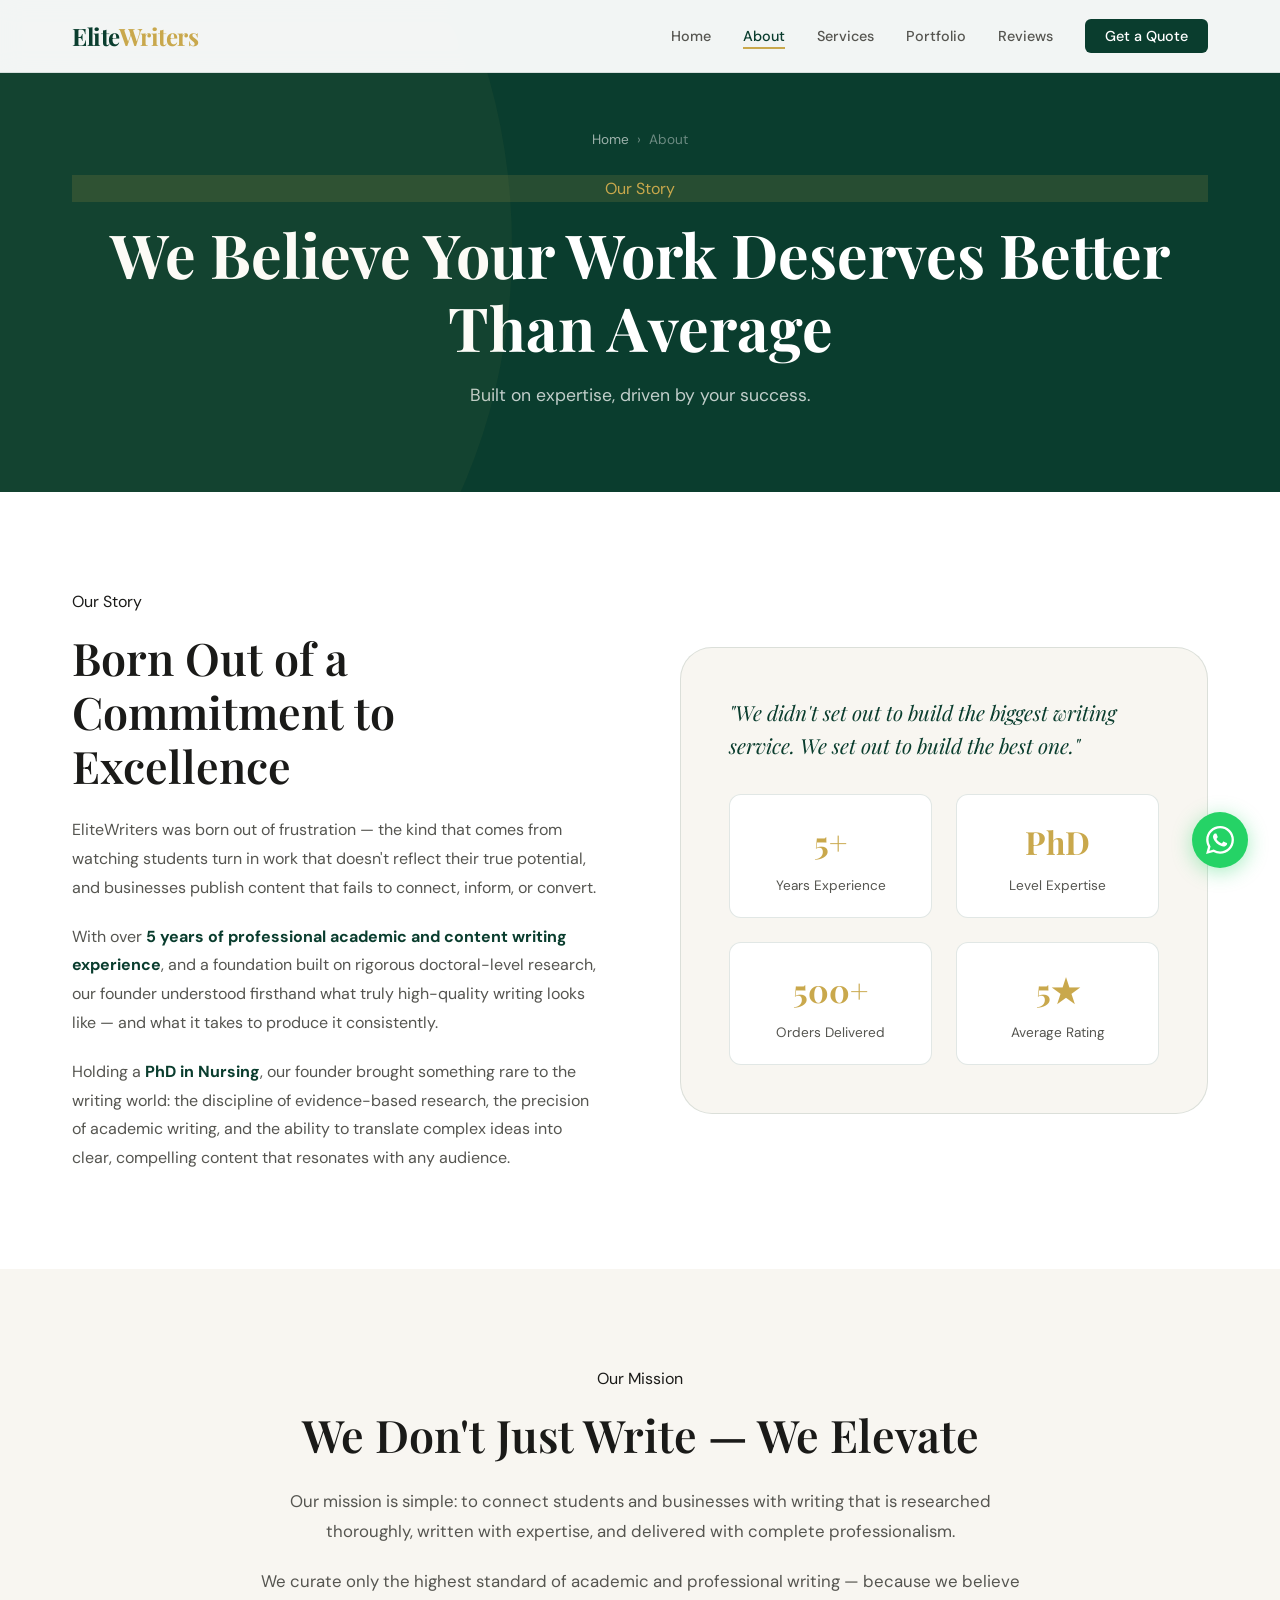
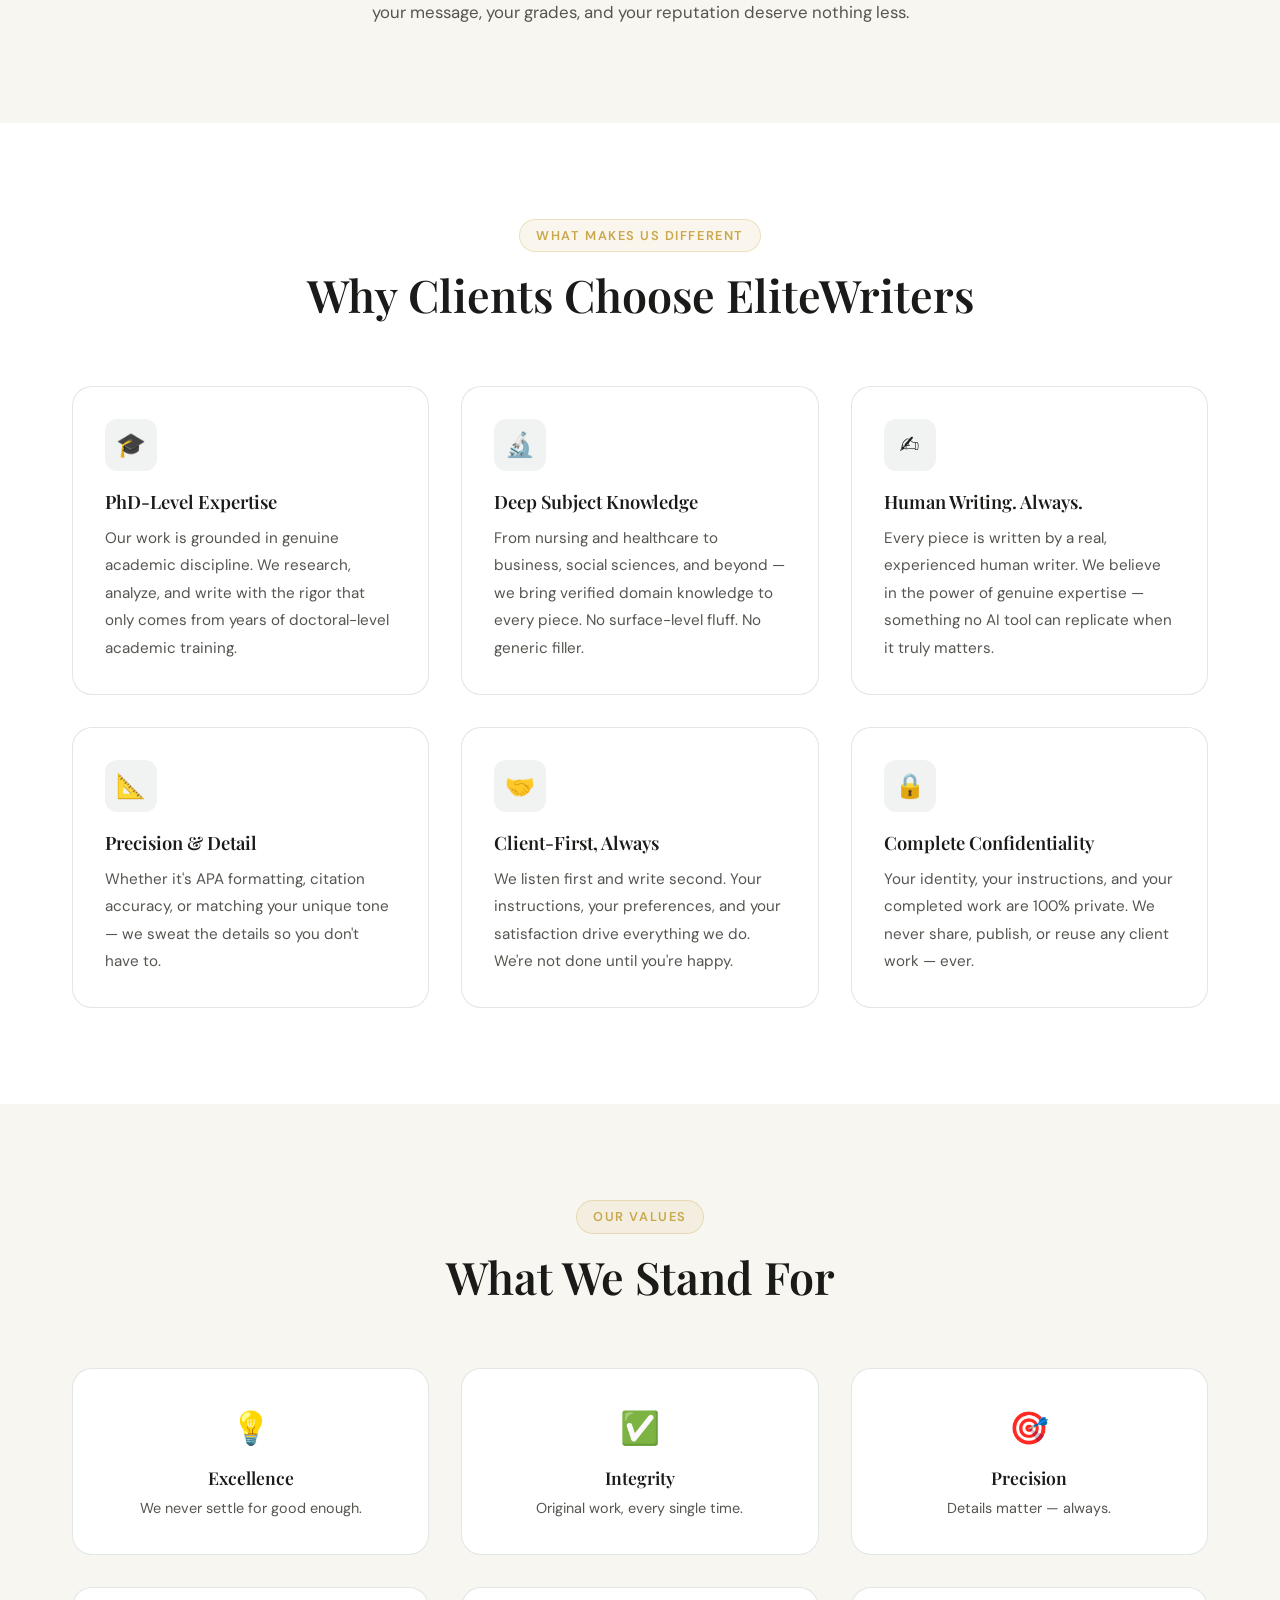
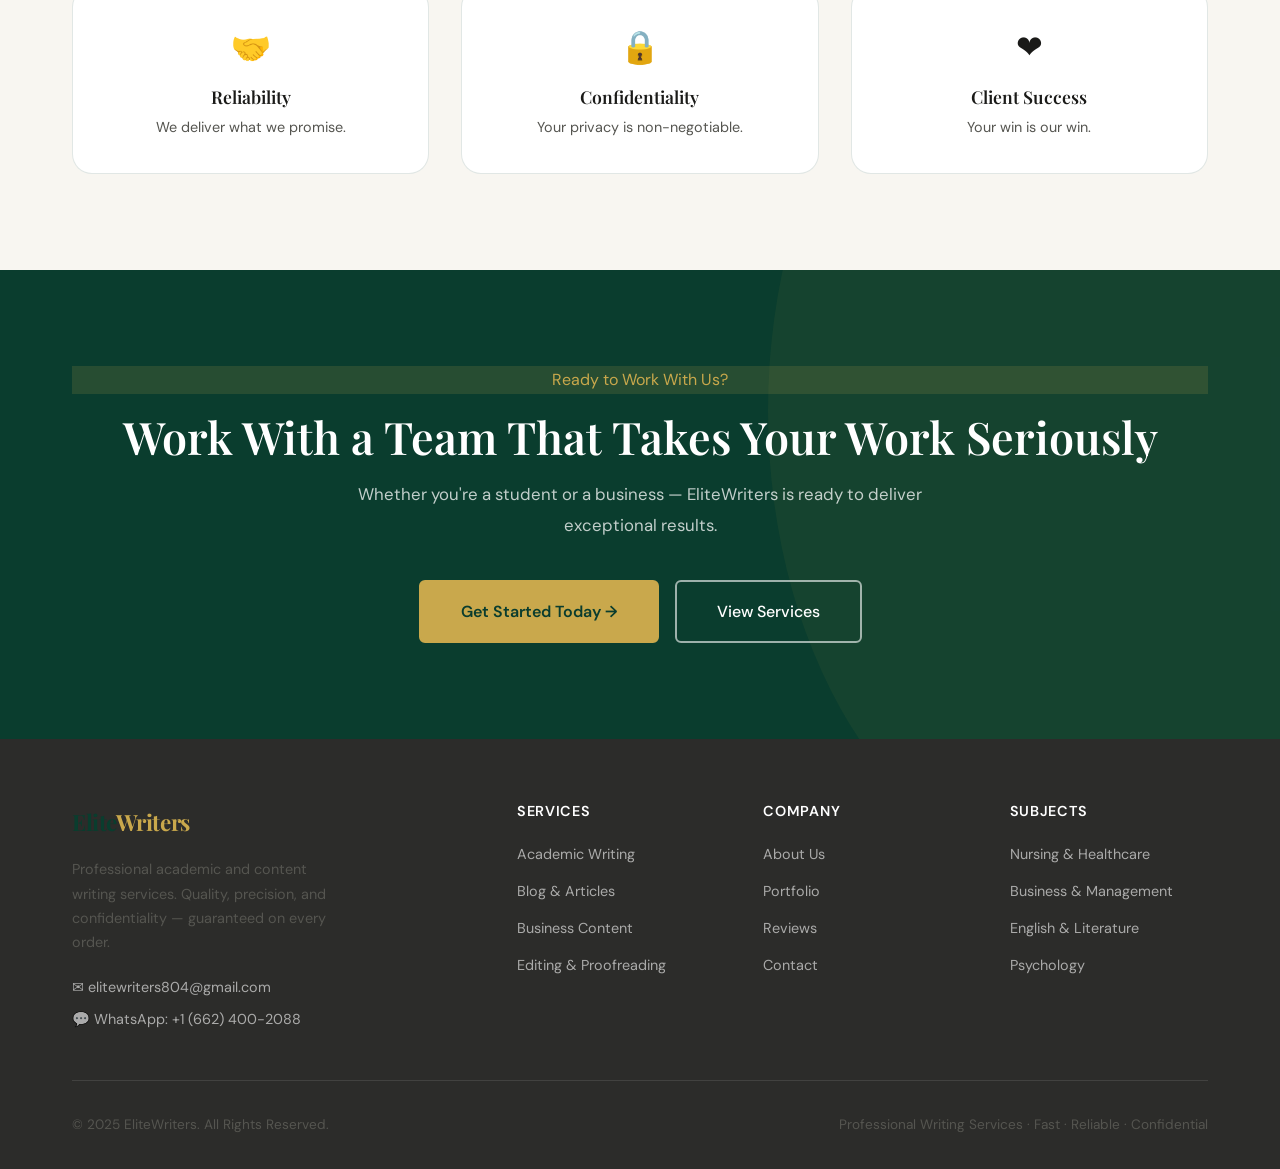
==== about.html @ c8f08935 "Add files via upload" ====
<!DOCTYPE html>
<html lang="en">
<head>
  <meta charset="UTF-8">
  <meta name="viewport" content="width=device-width, initial-scale=1.0">
  <meta name="description" content="About EliteWriters — PhD-level expertise, 5+ years experience, dedicated to delivering exceptional academic and content writing.">
  <title>About Us | EliteWriters</title>
  <link rel="stylesheet" href="css/style.css">
</head>
<body>

  <nav class="navbar" id="navbar">
    <div class="nav-inner">
      <a href="index.html" class="nav-logo">Elite<span>Writers</span></a>
      <ul class="nav-links" id="nav-links">
        <li><a href="index.html">Home</a></li>
        <li><a href="about.html" class="active">About</a></li>
        <li><a href="services.html">Services</a></li>
        <li><a href="portfolio.html">Portfolio</a></li>
        <li><a href="testimonials.html">Reviews</a></li>
        <li><a href="contact.html" class="nav-cta">Get a Quote</a></li>
      </ul>
      <button class="nav-toggle" id="nav-toggle" aria-label="Toggle menu">
        <span></span><span></span><span></span>
      </button>
    </div>
  </nav>

  <section class="page-hero">
    <div class="container">
      <div class="breadcrumb"><a href="index.html">Home</a><span>›</span><span>About</span></div>
      <div class="eyebrow">Our Story</div>
      <h1>We Believe Your Work Deserves Better Than Average</h1>
      <p>Built on expertise, driven by your success.</p>
    </div>
  </section>

  <!-- Our Story -->
  <section class="section">
    <div class="container">
      <div style="display: grid; grid-template-columns: 1fr 1fr; gap: 5rem; align-items: center;">
        <div>
          <div class="eyebrow">Our Story</div>
          <h2 style="margin: 1rem 0 1.5rem;">Born Out of a Commitment to Excellence</h2>
          <p style="margin-bottom: 1.25rem;">EliteWriters was born out of frustration — the kind that comes from watching students turn in work that doesn't reflect their true potential, and businesses publish content that fails to connect, inform, or convert.</p>
          <p style="margin-bottom: 1.25rem;">With over <strong style="color: var(--primary);">5 years of professional academic and content writing experience</strong>, and a foundation built on rigorous doctoral-level research, our founder understood firsthand what truly high-quality writing looks like — and what it takes to produce it consistently.</p>
          <p>Holding a <strong style="color: var(--primary);">PhD in Nursing</strong>, our founder brought something rare to the writing world: the discipline of evidence-based research, the precision of academic writing, and the ability to translate complex ideas into clear, compelling content that resonates with any audience.</p>
        </div>
        <div style="background: var(--off-white); border-radius: var(--radius-xl); padding: 3rem; border: 1px solid var(--border);">
          <div style="font-family: var(--font-display); font-size: 1.3rem; color: var(--primary); font-style: italic; line-height: 1.6; margin-bottom: 2rem;">"We didn't set out to build the biggest writing service. We set out to build the best one."</div>
          <div style="display: grid; grid-template-columns: 1fr 1fr; gap: 1.5rem; margin-top: 1.5rem;">
            <div style="text-align: center; padding: 1.25rem; background: var(--white); border-radius: var(--radius-md); border: 1px solid var(--border);">
              <div style="font-family: var(--font-display); font-size: 2rem; color: var(--accent); font-weight: 700;">5+</div>
              <div style="font-size: 0.85rem; color: var(--text-secondary); margin-top: 0.25rem;">Years Experience</div>
            </div>
            <div style="text-align: center; padding: 1.25rem; background: var(--white); border-radius: var(--radius-md); border: 1px solid var(--border);">
              <div style="font-family: var(--font-display); font-size: 2rem; color: var(--accent); font-weight: 700;">PhD</div>
              <div style="font-size: 0.85rem; color: var(--text-secondary); margin-top: 0.25rem;">Level Expertise</div>
            </div>
            <div style="text-align: center; padding: 1.25rem; background: var(--white); border-radius: var(--radius-md); border: 1px solid var(--border);">
              <div style="font-family: var(--font-display); font-size: 2rem; color: var(--accent); font-weight: 700;">500+</div>
              <div style="font-size: 0.85rem; color: var(--text-secondary); margin-top: 0.25rem;">Orders Delivered</div>
            </div>
            <div style="text-align: center; padding: 1.25rem; background: var(--white); border-radius: var(--radius-md); border: 1px solid var(--border);">
              <div style="font-family: var(--font-display); font-size: 2rem; color: var(--accent); font-weight: 700;">5★</div>
              <div style="font-size: 0.85rem; color: var(--text-secondary); margin-top: 0.25rem;">Average Rating</div>
            </div>
          </div>
        </div>
      </div>
    </div>
  </section>

  <!-- Mission -->
  <section class="section section-alt">
    <div class="container">
      <div style="max-width: 760px; margin: 0 auto; text-align: center;">
        <div class="eyebrow">Our Mission</div>
        <h2 style="margin: 1rem 0 1.5rem;">We Don't Just Write — We Elevate</h2>
        <p style="font-size: 1.05rem; margin-bottom: 1.25rem;">Our mission is simple: to connect students and businesses with writing that is researched thoroughly, written with expertise, and delivered with complete professionalism.</p>
        <p style="font-size: 1.05rem;">We curate only the highest standard of academic and professional writing — because we believe your message, your grades, and your reputation deserve nothing less.</p>
      </div>
    </div>
  </section>

  <!-- What Sets Us Apart -->
  <section class="section">
    <div class="container">
      <div class="section-header">
        <div class="eyebrow">What Makes Us Different</div>
        <h2>Why Clients Choose EliteWriters</h2>
      </div>
      <div class="grid-3">
        <div class="card">
          <div class="card-icon" style="font-size:1.5rem;">🎓</div>
          <h3>PhD-Level Expertise</h3>
          <p>Our work is grounded in genuine academic discipline. We research, analyze, and write with the rigor that only comes from years of doctoral-level academic training.</p>
        </div>
        <div class="card">
          <div class="card-icon" style="font-size:1.5rem;">🔬</div>
          <h3>Deep Subject Knowledge</h3>
          <p>From nursing and healthcare to business, social sciences, and beyond — we bring verified domain knowledge to every piece. No surface-level fluff. No generic filler.</p>
        </div>
        <div class="card">
          <div class="card-icon" style="font-size:1.5rem;">✍️</div>
          <h3>Human Writing. Always.</h3>
          <p>Every piece is written by a real, experienced human writer. We believe in the power of genuine expertise — something no AI tool can replicate when it truly matters.</p>
        </div>
        <div class="card">
          <div class="card-icon" style="font-size:1.5rem;">📐</div>
          <h3>Precision & Detail</h3>
          <p>Whether it's APA formatting, citation accuracy, or matching your unique tone — we sweat the details so you don't have to.</p>
        </div>
        <div class="card">
          <div class="card-icon" style="font-size:1.5rem;">🤝</div>
          <h3>Client-First, Always</h3>
          <p>We listen first and write second. Your instructions, your preferences, and your satisfaction drive everything we do. We're not done until you're happy.</p>
        </div>
        <div class="card">
          <div class="card-icon" style="font-size:1.5rem;">🔒</div>
          <h3>Complete Confidentiality</h3>
          <p>Your identity, your instructions, and your completed work are 100% private. We never share, publish, or reuse any client work — ever.</p>
        </div>
      </div>
    </div>
  </section>

  <!-- Values -->
  <section class="section section-alt">
    <div class="container">
      <div class="section-header">
        <div class="eyebrow">Our Values</div>
        <h2>What We Stand For</h2>
      </div>
      <div class="grid-3">
        <div style="text-align:center; padding: 2rem; background: var(--white); border-radius: var(--radius-lg); border: 1px solid var(--border);">
          <div style="font-size:2rem; margin-bottom:0.75rem;">💡</div>
          <h4 style="margin-bottom:0.5rem;">Excellence</h4>
          <p style="font-size:0.9rem;">We never settle for good enough.</p>
        </div>
        <div style="text-align:center; padding: 2rem; background: var(--white); border-radius: var(--radius-lg); border: 1px solid var(--border);">
          <div style="font-size:2rem; margin-bottom:0.75rem;">✅</div>
          <h4 style="margin-bottom:0.5rem;">Integrity</h4>
          <p style="font-size:0.9rem;">Original work, every single time.</p>
        </div>
        <div style="text-align:center; padding: 2rem; background: var(--white); border-radius: var(--radius-lg); border: 1px solid var(--border);">
          <div style="font-size:2rem; margin-bottom:0.75rem;">🎯</div>
          <h4 style="margin-bottom:0.5rem;">Precision</h4>
          <p style="font-size:0.9rem;">Details matter — always.</p>
        </div>
        <div style="text-align:center; padding: 2rem; background: var(--white); border-radius: var(--radius-lg); border: 1px solid var(--border);">
          <div style="font-size:2rem; margin-bottom:0.75rem;">🤝</div>
          <h4 style="margin-bottom:0.5rem;">Reliability</h4>
          <p style="font-size:0.9rem;">We deliver what we promise.</p>
        </div>
        <div style="text-align:center; padding: 2rem; background: var(--white); border-radius: var(--radius-lg); border: 1px solid var(--border);">
          <div style="font-size:2rem; margin-bottom:0.75rem;">🔒</div>
          <h4 style="margin-bottom:0.5rem;">Confidentiality</h4>
          <p style="font-size:0.9rem;">Your privacy is non-negotiable.</p>
        </div>
        <div style="text-align:center; padding: 2rem; background: var(--white); border-radius: var(--radius-lg); border: 1px solid var(--border);">
          <div style="font-size:2rem; margin-bottom:0.75rem;">❤️</div>
          <h4 style="margin-bottom:0.5rem;">Client Success</h4>
          <p style="font-size:0.9rem;">Your win is our win.</p>
        </div>
      </div>
    </div>
  </section>

  <!-- CTA -->
  <section class="cta-section">
    <div class="container" style="position:relative;z-index:2;">
      <div class="eyebrow" style="background:rgba(201,168,76,0.15);border-color:rgba(201,168,76,0.3);color:var(--accent);">Ready to Work With Us?</div>
      <h2 style="margin:1rem 0;">Work With a Team That Takes Your Work Seriously</h2>
      <p>Whether you're a student or a business — EliteWriters is ready to deliver exceptional results.</p>
      <div class="btn-group" style="justify-content:center;">
        <a href="contact.html" class="btn btn-accent btn-lg">Get Started Today →</a>
        <a href="services.html" class="btn btn-outline-white btn-lg">View Services</a>
      </div>
    </div>
  </section>

  <footer>
    <div class="container">
      <div class="footer-grid">
        <div class="footer-brand">
          <a href="index.html" class="nav-logo">Elite<span>Writers</span></a>
          <p>Professional academic and content writing services. Quality, precision, and confidentiality — guaranteed on every order.</p>
          <div class="footer-contact" style="margin-top:1.25rem;">
            <a href="mailto:elitewriters804@gmail.com">✉ elitewriters804@gmail.com</a>
            <a href="https://wa.me/16624002088">💬 WhatsApp: +1 (662) 400-2088</a>
          </div>
        </div>
        <div class="footer-col">
          <h4>Services</h4>
          <ul>
            <li><a href="services.html">Academic Writing</a></li>
            <li><a href="services.html">Blog & Articles</a></li>
            <li><a href="services.html">Business Content</a></li>
            <li><a href="services.html">Editing & Proofreading</a></li>
          </ul>
        </div>
        <div class="footer-col">
          <h4>Company</h4>
          <ul>
            <li><a href="about.html">About Us</a></li>
            <li><a href="portfolio.html">Portfolio</a></li>
            <li><a href="testimonials.html">Reviews</a></li>
            <li><a href="contact.html">Contact</a></li>
          </ul>
        </div>
        <div class="footer-col">
          <h4>Subjects</h4>
          <ul>
            <li><a href="services.html">Nursing & Healthcare</a></li>
            <li><a href="services.html">Business & Management</a></li>
            <li><a href="services.html">English & Literature</a></li>
            <li><a href="services.html">Psychology</a></li>
          </ul>
        </div>
      </div>
      <div class="footer-bottom">
        <p>© 2025 EliteWriters. All Rights Reserved.</p>
        <p>Professional Writing Services · Fast · Reliable · Confidential</p>
      </div>
    </div>
  </footer>

  <a href="https://wa.me/16624002088" class="whatsapp-float" target="_blank" rel="noopener" aria-label="Chat on WhatsApp">
    <svg viewBox="0 0 24 24"><path d="M17.472 14.382c-.297-.149-1.758-.867-2.03-.967-.273-.099-.471-.148-.67.15-.197.297-.767.966-.94 1.164-.173.199-.347.223-.644.075-.297-.15-1.255-.463-2.39-1.475-.883-.788-1.48-1.761-1.653-2.059-.173-.297-.018-.458.13-.606.134-.133.298-.347.446-.52.149-.174.198-.298.298-.497.099-.198.05-.371-.025-.52-.075-.149-.669-1.612-.916-2.207-.242-.579-.487-.5-.669-.51-.173-.008-.371-.01-.57-.01-.198 0-.52.074-.792.372-.272.297-1.04 1.016-1.04 2.479 0 1.462 1.065 2.875 1.213 3.074.149.198 2.096 3.2 5.077 4.487.709.306 1.262.489 1.694.625.712.227 1.36.195 1.871.118.571-.085 1.758-.719 2.006-1.413.248-.694.248-1.289.173-1.413-.074-.124-.272-.198-.57-.347m-5.421 7.403h-.004a9.87 9.87 0 01-5.031-1.378l-.361-.214-3.741.982.998-3.648-.235-.374a9.86 9.86 0 01-1.51-5.26c.001-5.45 4.436-9.884 9.888-9.884 2.64 0 5.122 1.03 6.988 2.898a9.825 9.825 0 012.893 6.994c-.003 5.45-4.437 9.884-9.885 9.884m8.413-18.297A11.815 11.815 0 0012.05 0C5.495 0 .16 5.335.157 11.892c0 2.096.547 4.142 1.588 5.945L.057 24l6.305-1.654a11.882 11.882 0 005.683 1.448h.005c6.554 0 11.89-5.335 11.893-11.893a11.821 11.821 0 00-3.48-8.413z"/></svg>
  </a>

  <script src="js/main.js"></script>
</body>
</html>
---- css/style.css ----
/* ============================================
   ELITEWRITERS — MAIN STYLESHEET
   ============================================ */

@import url('https://fonts.googleapis.com/css2?family=Playfair+Display:wght@400;500;600;700&family=DM+Sans:wght@300;400;500;600&display=swap');

/* ── CSS Variables ── */
:root {
  --primary: #0a3d2e;
  --primary-light: #0f6e56;
  --accent: #c9a84c;
  --accent-light: #e8c96a;
  --white: #ffffff;
  --off-white: #f8f6f1;
  --light-gray: #f0ede6;
  --mid-gray: #888780;
  --dark-gray: #2c2c2a;
  --text-primary: #1a1a18;
  --text-secondary: #555550;
  --text-muted: #888780;
  --border: rgba(10, 61, 46, 0.12);
  --border-accent: rgba(201, 168, 76, 0.3);
  --shadow-sm: 0 2px 12px rgba(10, 61, 46, 0.08);
  --shadow-md: 0 8px 32px rgba(10, 61, 46, 0.12);
  --shadow-lg: 0 20px 60px rgba(10, 61, 46, 0.15);
  --radius-sm: 6px;
  --radius-md: 12px;
  --radius-lg: 20px;
  --radius-xl: 32px;
  --font-display: 'Playfair Display', Georgia, serif;
  --font-body: 'DM Sans', system-ui, sans-serif;
  --transition: all 0.3s cubic-bezier(0.4, 0, 0.2, 1);
  --max-width: 1200px;
}

/* ── Reset ── */
*, *::before, *::after { box-sizing: border-box; margin: 0; padding: 0; }
html { scroll-behavior: smooth; font-size: 16px; }
body {
  font-family: var(--font-body);
  color: var(--text-primary);
  background: var(--white);
  line-height: 1.7;
  overflow-x: hidden;
}
img { max-width: 100%; height: auto; display: block; }
a { text-decoration: none; color: inherit; }
ul { list-style: none; }

/* ── Typography ── */
h1, h2, h3, h4 { font-family: var(--font-display); line-height: 1.2; color: var(--text-primary); }
h1 { font-size: clamp(2.2rem, 5vw, 3.8rem); font-weight: 700; }
h2 { font-size: clamp(1.8rem, 3.5vw, 2.8rem); font-weight: 600; }
h3 { font-size: clamp(1.2rem, 2.5vw, 1.6rem); font-weight: 600; }
h4 { font-size: 1.1rem; font-weight: 600; }
p { color: var(--text-secondary); line-height: 1.8; }

/* ── Layout ── */
.container { max-width: var(--max-width); margin: 0 auto; padding: 0 2rem; }
.section { padding: 6rem 0; }
.section-sm { padding: 4rem 0; }
.section-alt { background: var(--off-white); }

/* ── Navigation ── */
.navbar {
  position: fixed;
  top: 0; left: 0; right: 0;
  z-index: 1000;
  background: rgba(255,255,255,0.95);
  backdrop-filter: blur(12px);
  border-bottom: 1px solid var(--border);
  transition: var(--transition);
}
.navbar.scrolled {
  background: rgba(255,255,255,0.98);
  box-shadow: var(--shadow-sm);
}
.nav-inner {
  display: flex;
  align-items: center;
  justify-content: space-between;
  height: 72px;
  max-width: var(--max-width);
  margin: 0 auto;
  padding: 0 2rem;
}
.nav-logo {
  font-family: var(--font-display);
  font-size: 1.5rem;
  font-weight: 700;
  color: var(--primary);
  letter-spacing: -0.02em;
}
.nav-logo span { color: var(--accent); }
.nav-links {
  display: flex;
  align-items: center;
  gap: 2rem;
}
.nav-links a {
  font-size: 0.9rem;
  font-weight: 500;
  color: var(--text-secondary);
  transition: var(--transition);
  position: relative;
}
.nav-links a::after {
  content: '';
  position: absolute;
  bottom: -4px; left: 0;
  width: 0; height: 2px;
  background: var(--accent);
  transition: var(--transition);
}
.nav-links a:hover { color: var(--primary); }
.nav-links a:hover::after { width: 100%; }
.nav-links a.active { color: var(--primary); }
.nav-links a.active::after { width: 100%; }
.nav-cta {
  background: var(--primary) !important;
  color: var(--white) !important;
  padding: 0.5rem 1.25rem;
  border-radius: var(--radius-sm);
  font-weight: 500 !important;
  transition: var(--transition) !important;
}
.nav-cta:hover { background: var(--primary-light) !important; }
.nav-cta::after { display: none !important; }
.nav-toggle {
  display: none;
  flex-direction: column;
  gap: 5px;
  cursor: pointer;
  padding: 4px;
  background: none;
  border: none;
}
.nav-toggle span {
  display: block;
  width: 24px; height: 2px;
  background: var(--primary);
  transition: var(--transition);
  border-radius: 2px;
}

/* ── Buttons ── */
.btn {
  display: inline-flex;
  align-items: center;
  gap: 0.5rem;
  padding: 0.85rem 2rem;
  border-radius: var(--radius-sm);
  font-family: var(--font-body);
  font-size: 0.95rem;
  font-weight: 500;
  cursor: pointer;
  transition: var(--transition);
  border: 2px solid transparent;
  white-space: nowrap;
}
.btn-primary {
  background: var(--primary);
  color: var(--white);
  border-color: var(--primary);
}
.btn-primary:hover {
  background: var(--primary-light);
  border-color: var(--primary-light);
  transform: translateY(-2px);
  box-shadow: var(--shadow-md);
}
.btn-accent {
  background: var(--accent);
  color: var(--primary);
  border-color: var(--accent);
  font-weight: 600;
}
.btn-accent:hover {
  background: var(--accent-light);
  border-color: var(--accent-light);
  transform: translateY(-2px);
  box-shadow: var(--shadow-md);
}
.btn-outline {
  background: transparent;
  color: var(--primary);
  border-color: var(--primary);
}
.btn-outline:hover {
  background: var(--primary);
  color: var(--white);
  transform: translateY(-2px);
}
.btn-outline-white {
  background: transparent;
  color: var(--white);
  border-color: rgba(255,255,255,0.6);
}
.btn-outline-white:hover {
  background: rgba(255,255,255,0.15);
  border-color: var(--white);
}
.btn-lg { padding: 1rem 2.5rem; font-size: 1rem; }
.btn-group { display: flex; gap: 1rem; flex-wrap: wrap; align-items: center; }

/* ── Section Headers ── */
.section-header { text-align: center; margin-bottom: 4rem; }
.section-header .eyebrow {
  display: inline-block;
  font-size: 0.8rem;
  font-weight: 600;
  letter-spacing: 0.12em;
  text-transform: uppercase;
  color: var(--accent);
  margin-bottom: 1rem;
  padding: 0.3rem 1rem;
  background: rgba(201, 168, 76, 0.1);
  border-radius: 100px;
  border: 1px solid var(--border-accent);
}
.section-header h2 { margin-bottom: 1rem; }
.section-header p { max-width: 600px; margin: 0 auto; font-size: 1.05rem; color: var(--text-secondary); }

/* ── Cards ── */
.card {
  background: var(--white);
  border: 1px solid var(--border);
  border-radius: var(--radius-lg);
  padding: 2rem;
  transition: var(--transition);
}
.card:hover {
  border-color: rgba(10, 61, 46, 0.2);
  box-shadow: var(--shadow-md);
  transform: translateY(-4px);
}
.card-icon {
  width: 52px; height: 52px;
  background: rgba(10, 61, 46, 0.06);
  border-radius: var(--radius-md);
  display: flex;
  align-items: center;
  justify-content: center;
  font-size: 1.4rem;
  margin-bottom: 1.25rem;
}
.card h3 { margin-bottom: 0.75rem; font-size: 1.15rem; }
.card p { font-size: 0.95rem; }

/* ── Grid Layouts ── */
.grid-2 { display: grid; grid-template-columns: repeat(2, 1fr); gap: 2rem; }
.grid-3 { display: grid; grid-template-columns: repeat(3, 1fr); gap: 2rem; }
.grid-4 { display: grid; grid-template-columns: repeat(4, 1fr); gap: 1.5rem; }

/* ── Badges ── */
.badge {
  display: inline-flex;
  align-items: center;
  gap: 0.4rem;
  padding: 0.3rem 0.85rem;
  border-radius: 100px;
  font-size: 0.78rem;
  font-weight: 500;
}
.badge-green { background: rgba(10, 61, 46, 0.08); color: var(--primary); border: 1px solid rgba(10,61,46,0.15); }
.badge-gold { background: rgba(201,168,76,0.12); color: #7a5c00; border: 1px solid var(--border-accent); }
.badge-gray { background: var(--light-gray); color: var(--text-secondary); }

/* ── Stars ── */
.stars { color: var(--accent); font-size: 1rem; letter-spacing: 2px; }

/* ── Testimonial Cards ── */
.testimonial-card {
  background: var(--white);
  border: 1px solid var(--border);
  border-radius: var(--radius-lg);
  padding: 2rem;
  position: relative;
  transition: var(--transition);
}
.testimonial-card:hover {
  box-shadow: var(--shadow-md);
  transform: translateY(-3px);
}
.testimonial-card .quote-mark {
  font-family: var(--font-display);
  font-size: 4rem;
  color: var(--accent);
  line-height: 1;
  margin-bottom: 0.5rem;
  opacity: 0.4;
}
.testimonial-card p { font-style: italic; margin-bottom: 1.25rem; font-size: 0.95rem; }
.testimonial-card .reviewer { font-size: 0.85rem; color: var(--text-muted); font-weight: 500; }

/* ── Divider ── */
.divider { border: none; border-top: 1px solid var(--border); margin: 3rem 0; }
.divider-gold { border-top-color: var(--border-accent); }

/* ── Page Hero (inner pages) ── */
.page-hero {
  background: var(--primary);
  padding: 8rem 0 5rem;
  text-align: center;
  position: relative;
  overflow: hidden;
}
.page-hero::before {
  content: '';
  position: absolute;
  top: -50%; left: -20%;
  width: 60%; height: 200%;
  background: rgba(201,168,76,0.05);
  border-radius: 50%;
  pointer-events: none;
}
.page-hero h1 { color: var(--white); margin-bottom: 1rem; }
.page-hero p { color: rgba(255,255,255,0.75); font-size: 1.1rem; max-width: 600px; margin: 0 auto; }
.page-hero .eyebrow { color: var(--accent); background: rgba(201,168,76,0.15); border-color: rgba(201,168,76,0.3); margin-bottom: 1rem; }

/* ── Breadcrumb ── */
.breadcrumb {
  display: flex;
  align-items: center;
  gap: 0.5rem;
  font-size: 0.85rem;
  color: rgba(255,255,255,0.6);
  margin-bottom: 1.5rem;
  justify-content: center;
}
.breadcrumb a { color: rgba(255,255,255,0.6); transition: var(--transition); }
.breadcrumb a:hover { color: var(--accent); }
.breadcrumb span { color: rgba(255,255,255,0.4); }

/* ── Table ── */
.table-wrap { overflow-x: auto; border-radius: var(--radius-md); border: 1px solid var(--border); }
table { width: 100%; border-collapse: collapse; font-size: 0.95rem; }
thead { background: var(--primary); color: var(--white); }
thead th { padding: 1rem 1.25rem; text-align: left; font-weight: 500; font-size: 0.9rem; letter-spacing: 0.03em; }
tbody tr { border-bottom: 1px solid var(--border); transition: var(--transition); }
tbody tr:last-child { border-bottom: none; }
tbody tr:hover { background: var(--off-white); }
tbody td { padding: 1rem 1.25rem; color: var(--text-secondary); }
tbody td strong { color: var(--text-primary); font-weight: 500; }
.price-cell { color: var(--primary) !important; font-weight: 600 !important; }

/* ── CTA Section ── */
.cta-section {
  background: var(--primary);
  padding: 6rem 0;
  text-align: center;
  position: relative;
  overflow: hidden;
}
.cta-section::before {
  content: '';
  position: absolute;
  bottom: -30%; right: -10%;
  width: 50%; height: 200%;
  background: rgba(201,168,76,0.06);
  border-radius: 50%;
  pointer-events: none;
}
.cta-section h2 { color: var(--white); margin-bottom: 1rem; }
.cta-section p { color: rgba(255,255,255,0.75); max-width: 580px; margin: 0 auto 2.5rem; font-size: 1.05rem; }

/* ── Footer ── */
footer {
  background: var(--dark-gray);
  color: rgba(255,255,255,0.7);
  padding: 4rem 0 2rem;
}
.footer-grid {
  display: grid;
  grid-template-columns: 2fr 1fr 1fr 1fr;
  gap: 3rem;
  margin-bottom: 3rem;
}
.footer-brand .nav-logo { font-size: 1.4rem; margin-bottom: 1rem; display: block; }
.footer-brand p { font-size: 0.9rem; line-height: 1.7; max-width: 280px; }
.footer-col h4 { color: var(--white); font-size: 0.9rem; font-weight: 600; letter-spacing: 0.05em; text-transform: uppercase; margin-bottom: 1.25rem; font-family: var(--font-body); }
.footer-col ul { display: flex; flex-direction: column; gap: 0.6rem; }
.footer-col ul li a { font-size: 0.9rem; color: rgba(255,255,255,0.6); transition: var(--transition); }
.footer-col ul li a:hover { color: var(--accent); }
.footer-bottom {
  border-top: 1px solid rgba(255,255,255,0.1);
  padding-top: 2rem;
  display: flex;
  align-items: center;
  justify-content: space-between;
  flex-wrap: wrap;
  gap: 1rem;
  font-size: 0.85rem;
}
.footer-contact { display: flex; flex-direction: column; gap: 0.5rem; }
.footer-contact a { font-size: 0.9rem; color: rgba(255,255,255,0.6); transition: var(--transition); }
.footer-contact a:hover { color: var(--accent); }

/* ── WhatsApp Floating Button ── */
.whatsapp-float {
  position: fixed;
  bottom: 2rem;
  right: 2rem;
  z-index: 999;
  width: 56px; height: 56px;
  background: #25D366;
  border-radius: 50%;
  display: flex;
  align-items: center;
  justify-content: center;
  box-shadow: 0 4px 20px rgba(37,211,102,0.4);
  transition: var(--transition);
  cursor: pointer;
}
.whatsapp-float:hover {
  transform: scale(1.1);
  box-shadow: 0 6px 28px rgba(37,211,102,0.5);
}
.whatsapp-float svg { width: 28px; height: 28px; fill: white; }

/* ── Animations ── */
@keyframes fadeUp {
  from { opacity: 0; transform: translateY(30px); }
  to { opacity: 1; transform: translateY(0); }
}
@keyframes fadeIn {
  from { opacity: 0; }
  to { opacity: 1; }
}
.animate-fade-up { animation: fadeUp 0.7s cubic-bezier(0.4,0,0.2,1) forwards; }
.animate-fade-in { animation: fadeIn 0.6s ease forwards; }
.delay-1 { animation-delay: 0.1s; opacity: 0; }
.delay-2 { animation-delay: 0.2s; opacity: 0; }
.delay-3 { animation-delay: 0.3s; opacity: 0; }
.delay-4 { animation-delay: 0.4s; opacity: 0; }
.delay-5 { animation-delay: 0.5s; opacity: 0; }

/* ── Highlight Text ── */
.text-accent { color: var(--accent); }
.text-primary-color { color: var(--primary); }
.text-center { text-align: center; }
.text-white { color: var(--white); }
.fw-500 { font-weight: 500; }

/* ── Utility ── */
.mt-1 { margin-top: 0.5rem; }
.mt-2 { margin-top: 1rem; }
.mt-3 { margin-top: 1.5rem; }
.mt-4 { margin-top: 2rem; }
.mb-1 { margin-bottom: 0.5rem; }
.mb-2 { margin-bottom: 1rem; }
.mb-3 { margin-bottom: 1.5rem; }
.mb-4 { margin-bottom: 2rem; }

/* ── Responsive ── */
@media (max-width: 1024px) {
  .grid-4 { grid-template-columns: repeat(2, 1fr); }
  .footer-grid { grid-template-columns: 1fr 1fr; }
}

@media (max-width: 768px) {
  .nav-links { display: none; flex-direction: column; position: absolute; top: 72px; left: 0; right: 0; background: var(--white); padding: 1.5rem 2rem; border-bottom: 1px solid var(--border); gap: 1.25rem; box-shadow: var(--shadow-md); }
  .nav-links.open { display: flex; }
  .nav-toggle { display: flex; }
  .grid-2, .grid-3, .grid-4 { grid-template-columns: 1fr; }
  .section { padding: 4rem 0; }
  .btn-group { flex-direction: column; align-items: flex-start; }
  .footer-grid { grid-template-columns: 1fr; gap: 2rem; }
  .footer-bottom { flex-direction: column; text-align: center; }
  .page-hero { padding: 7rem 0 4rem; }
}

@media (max-width: 480px) {
  .container { padding: 0 1.25rem; }
  h1 { font-size: 2rem; }
  h2 { font-size: 1.6rem; }
  .btn { padding: 0.75rem 1.5rem; }
  .card { padding: 1.5rem; }
}
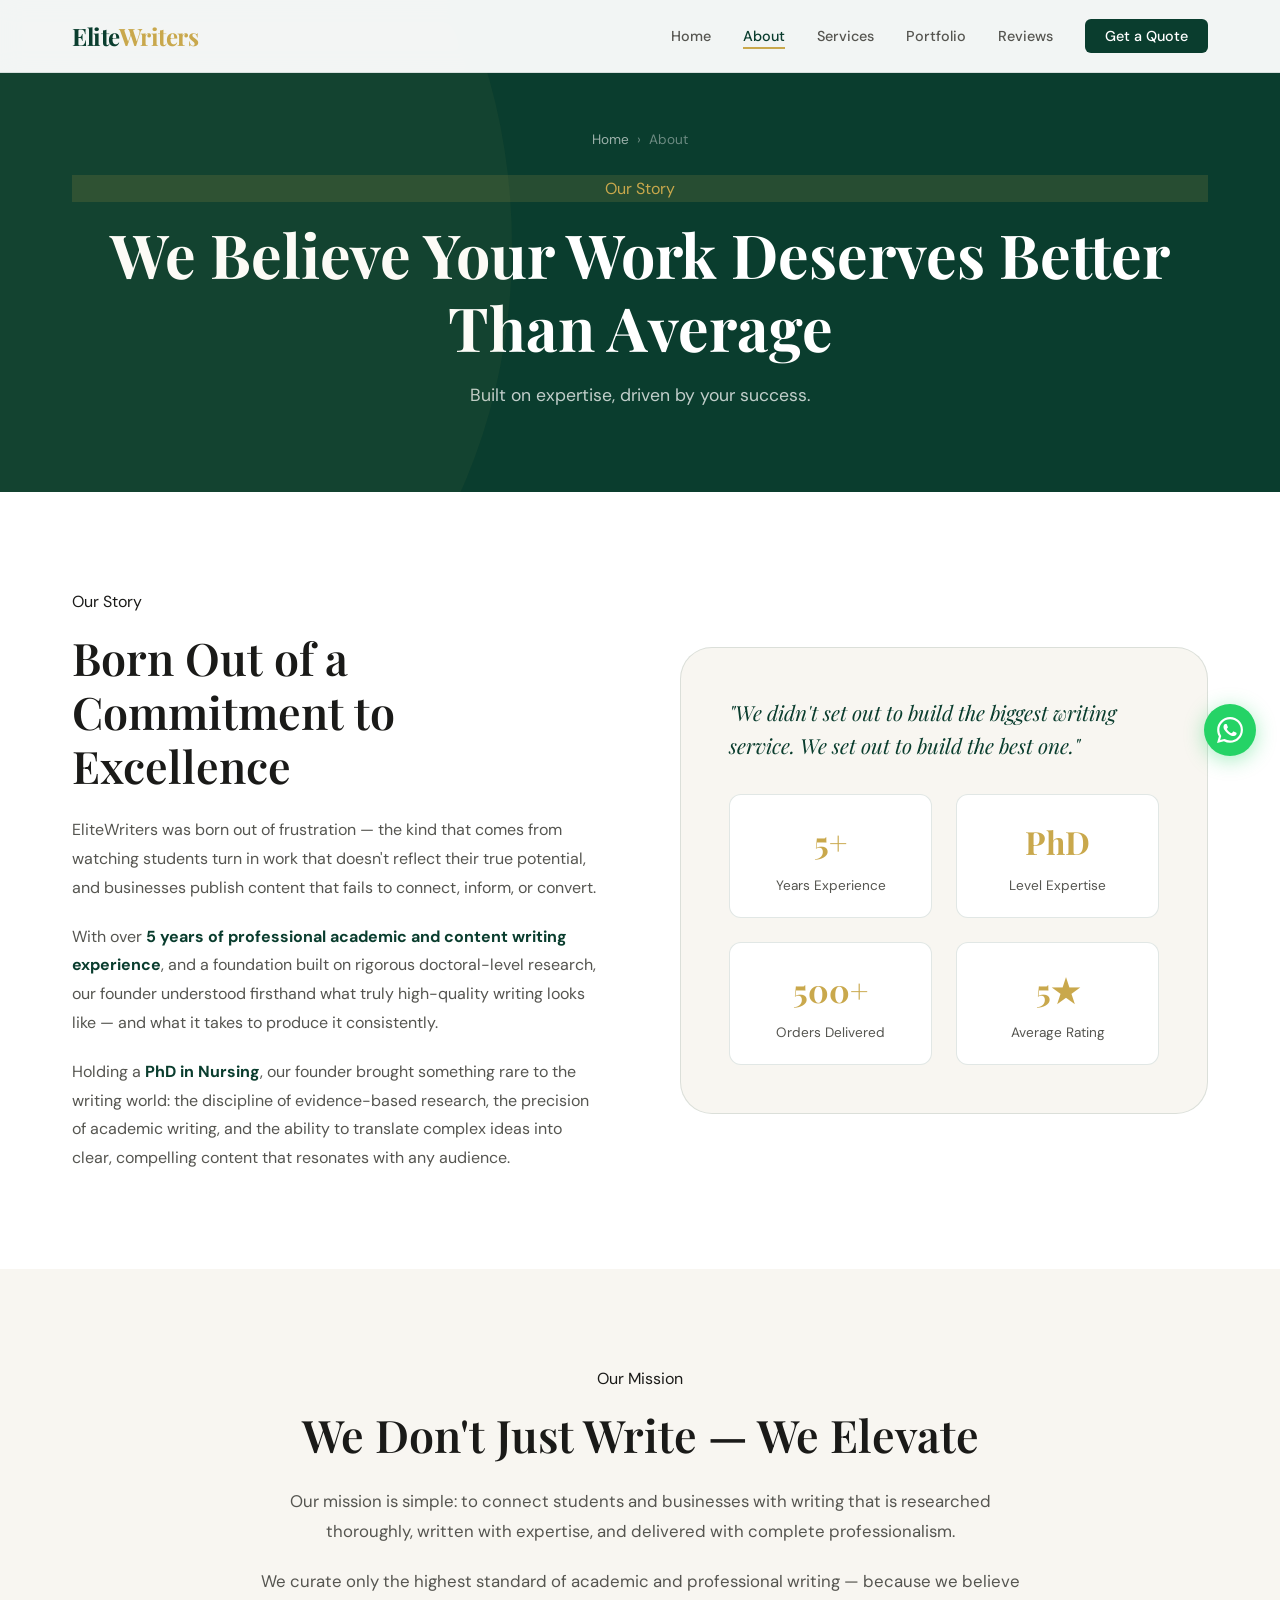
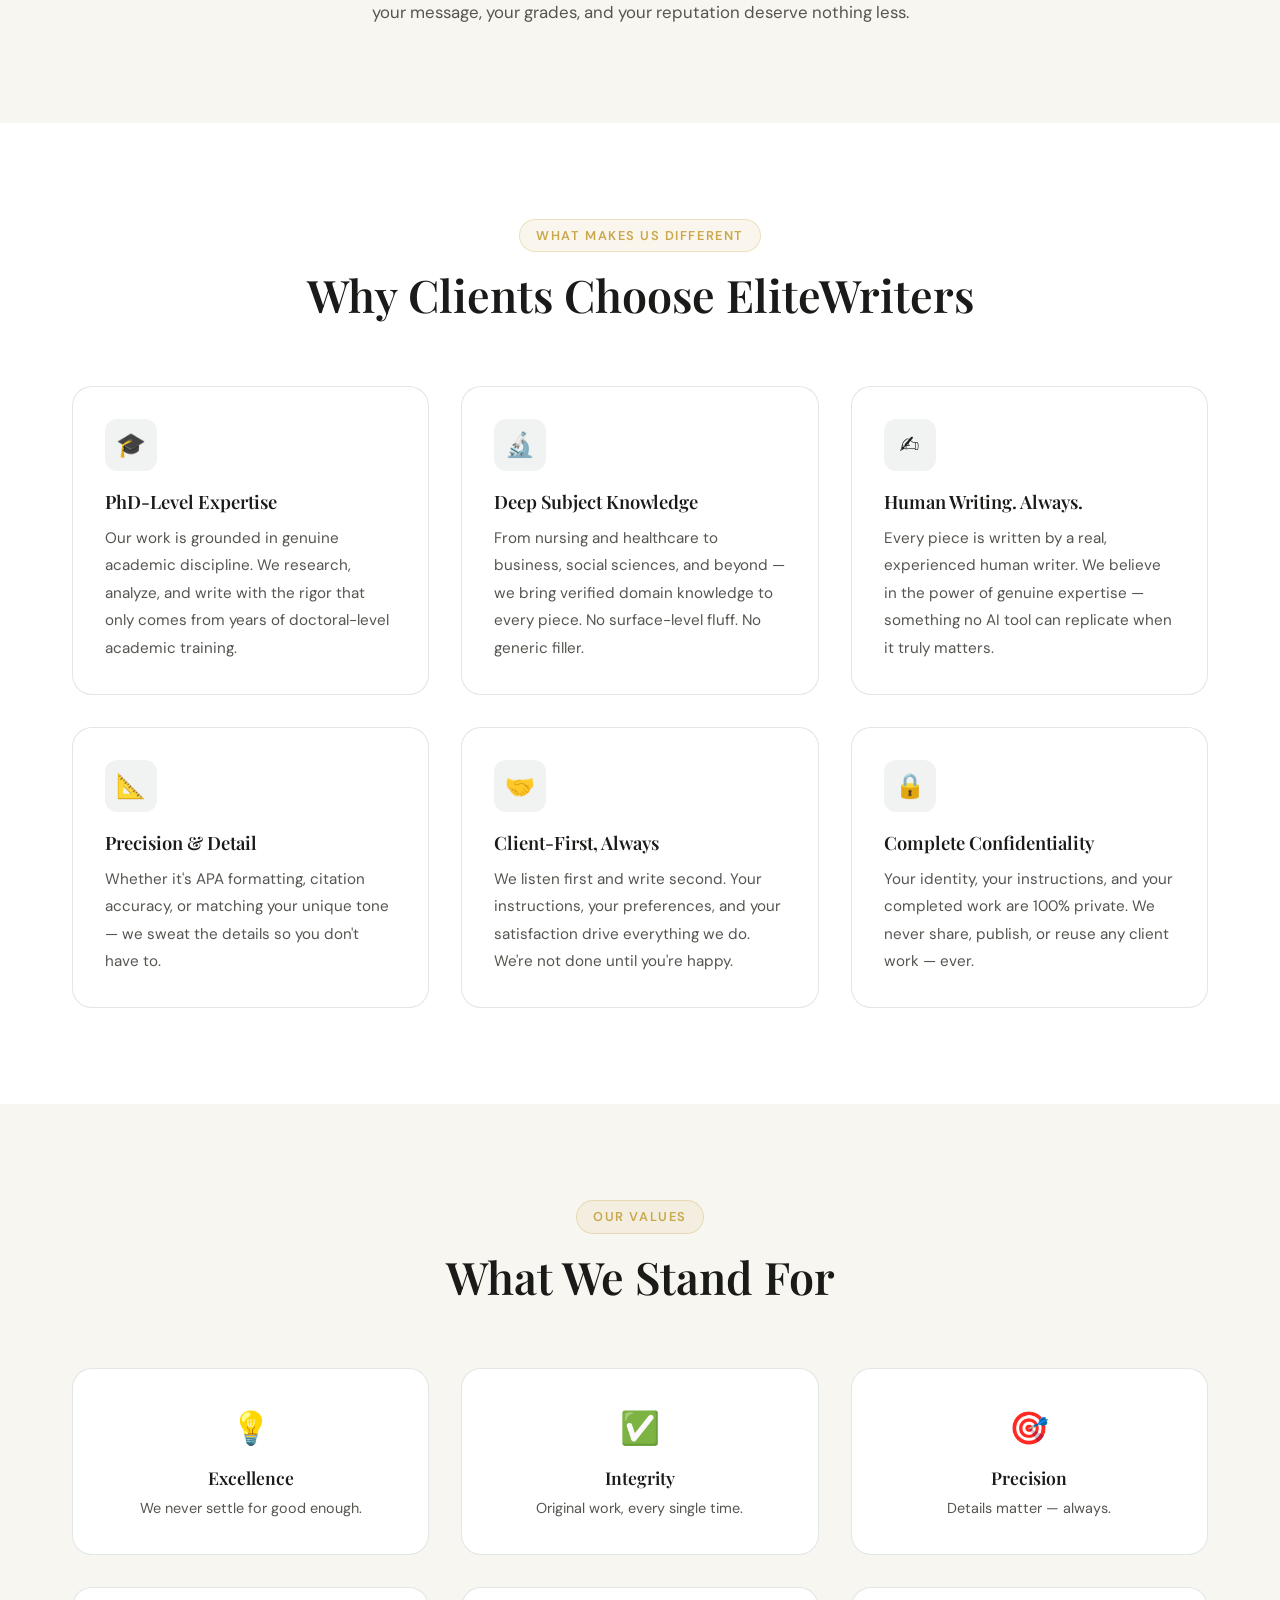
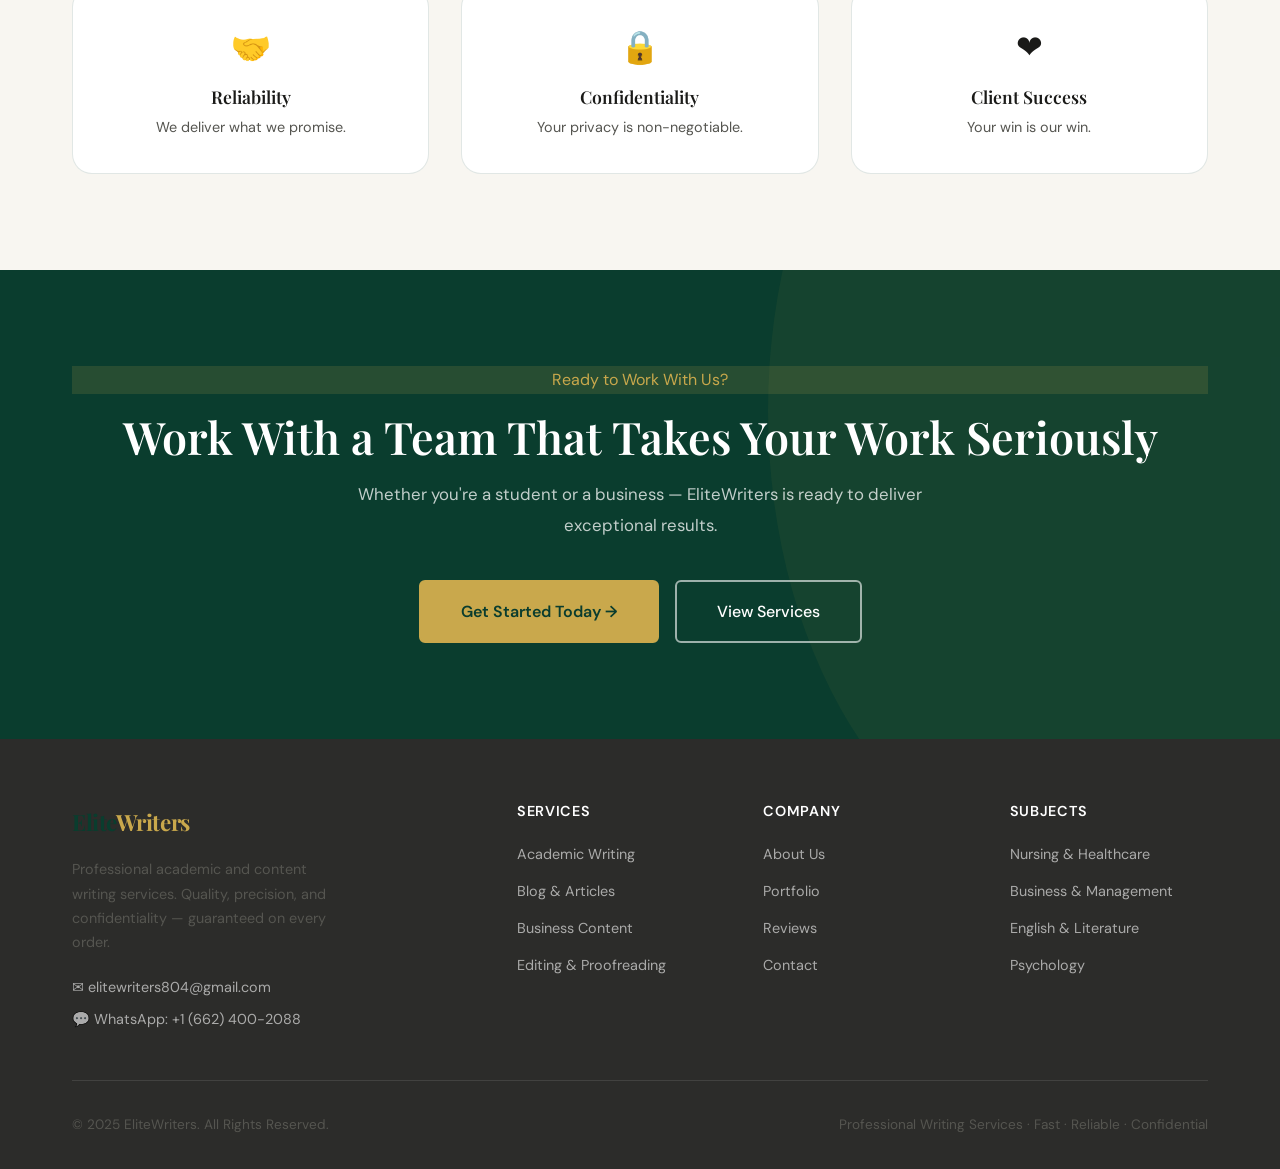
==== commit cbf2b3ed: "Update about.html" ====
--- a/about.html
+++ b/about.html
@@ -226,10 +226,23 @@
     </div>
   </footer>
 
-  <a href="https://wa.me/16624002088" class="whatsapp-float" target="_blank" rel="noopener" aria-label="Chat on WhatsApp">
+  <a href="https://wa.me/16624002088" class="float-btn whatsapp-float" target="_blank" rel="noopener" aria-label="Chat on WhatsApp">
     <svg viewBox="0 0 24 24"><path d="M17.472 14.382c-.297-.149-1.758-.867-2.03-.967-.273-.099-.471-.148-.67.15-.197.297-.767.966-.94 1.164-.173.199-.347.223-.644.075-.297-.15-1.255-.463-2.39-1.475-.883-.788-1.48-1.761-1.653-2.059-.173-.297-.018-.458.13-.606.134-.133.298-.347.446-.52.149-.174.198-.298.298-.497.099-.198.05-.371-.025-.52-.075-.149-.669-1.612-.916-2.207-.242-.579-.487-.5-.669-.51-.173-.008-.371-.01-.57-.01-.198 0-.52.074-.792.372-.272.297-1.04 1.016-1.04 2.479 0 1.462 1.065 2.875 1.213 3.074.149.198 2.096 3.2 5.077 4.487.709.306 1.262.489 1.694.625.712.227 1.36.195 1.871.118.571-.085 1.758-.719 2.006-1.413.248-.694.248-1.289.173-1.413-.074-.124-.272-.198-.57-.347m-5.421 7.403h-.004a9.87 9.87 0 01-5.031-1.378l-.361-.214-3.741.982.998-3.648-.235-.374a9.86 9.86 0 01-1.51-5.26c.001-5.45 4.436-9.884 9.888-9.884 2.64 0 5.122 1.03 6.988 2.898a9.825 9.825 0 012.893 6.994c-.003 5.45-4.437 9.884-9.885 9.884m8.413-18.297A11.815 11.815 0 0012.05 0C5.495 0 .16 5.335.157 11.892c0 2.096.547 4.142 1.588 5.945L.057 24l6.305-1.654a11.882 11.882 0 005.683 1.448h.005c6.554 0 11.89-5.335 11.893-11.893a11.821 11.821 0 00-3.48-8.413z"/></svg>
   </a>
 
   <script src="js/main.js"></script>
+<!--Start of Tawk.to Script-->
+<script type="text/javascript">
+var Tawk_API=Tawk_API||{}, Tawk_LoadStart=new Date();
+(function(){
+var s1=document.createElement("script"),s0=document.getElementsByTagName("script")[0];
+s1.async=true;
+s1.src='https://embed.tawk.to/6a13ae82ca67221c346be777/1jpee3c7l';
+s1.charset='UTF-8';
+s1.setAttribute('crossorigin','*');
+s0.parentNode.insertBefore(s1,s0);
+})();
+</script>
+<!--End of Tawk.to Script-->
 </body>
 </html>
--- a/css/style.css
+++ b/css/style.css
@@ -396,27 +396,39 @@
 .footer-contact a { font-size: 0.9rem; color: rgba(255,255,255,0.6); transition: var(--transition); }
 .footer-contact a:hover { color: var(--accent); }
 
-/* ── WhatsApp Floating Button ── */
+/* ── Floating Action Buttons ── */
+.float-btn {
+  position: fixed;
+  right: 1.5rem;
+  z-index: 999;
+  width: 52px; height: 52px;
+  border-radius: 50%;
+  display: flex;
+  align-items: center;
+  justify-content: center;
+  transition: var(--transition);
+  cursor: pointer;
+  text-decoration: none;
+}
+.float-btn:hover { transform: scale(1.1); }
+
+/* Email button — top */
+.email-float {
+  bottom: 13rem;
+  background: var(--primary);
+  box-shadow: 0 4px 20px rgba(10,61,46,0.35);
+}
+.email-float:hover { box-shadow: 0 6px 28px rgba(10,61,46,0.45); }
+.email-float svg { width: 24px; height: 24px; fill: white; }
+
+/* WhatsApp button — middle */
 .whatsapp-float {
-  position: fixed;
-  bottom: 2rem;
-  right: 2rem;
-  z-index: 999;
-  width: 56px; height: 56px;
+  bottom: 9rem;
   background: #25D366;
-  border-radius: 50%;
-  display: flex;
-  align-items: center;
-  justify-content: center;
   box-shadow: 0 4px 20px rgba(37,211,102,0.4);
-  transition: var(--transition);
-  cursor: pointer;
-}
-.whatsapp-float:hover {
-  transform: scale(1.1);
-  box-shadow: 0 6px 28px rgba(37,211,102,0.5);
-}
-.whatsapp-float svg { width: 28px; height: 28px; fill: white; }
+}
+.whatsapp-float:hover { box-shadow: 0 6px 28px rgba(37,211,102,0.5); }
+.whatsapp-float svg { width: 26px; height: 26px; fill: white; }
 
 /* ── Animations ── */
 @keyframes fadeUp {
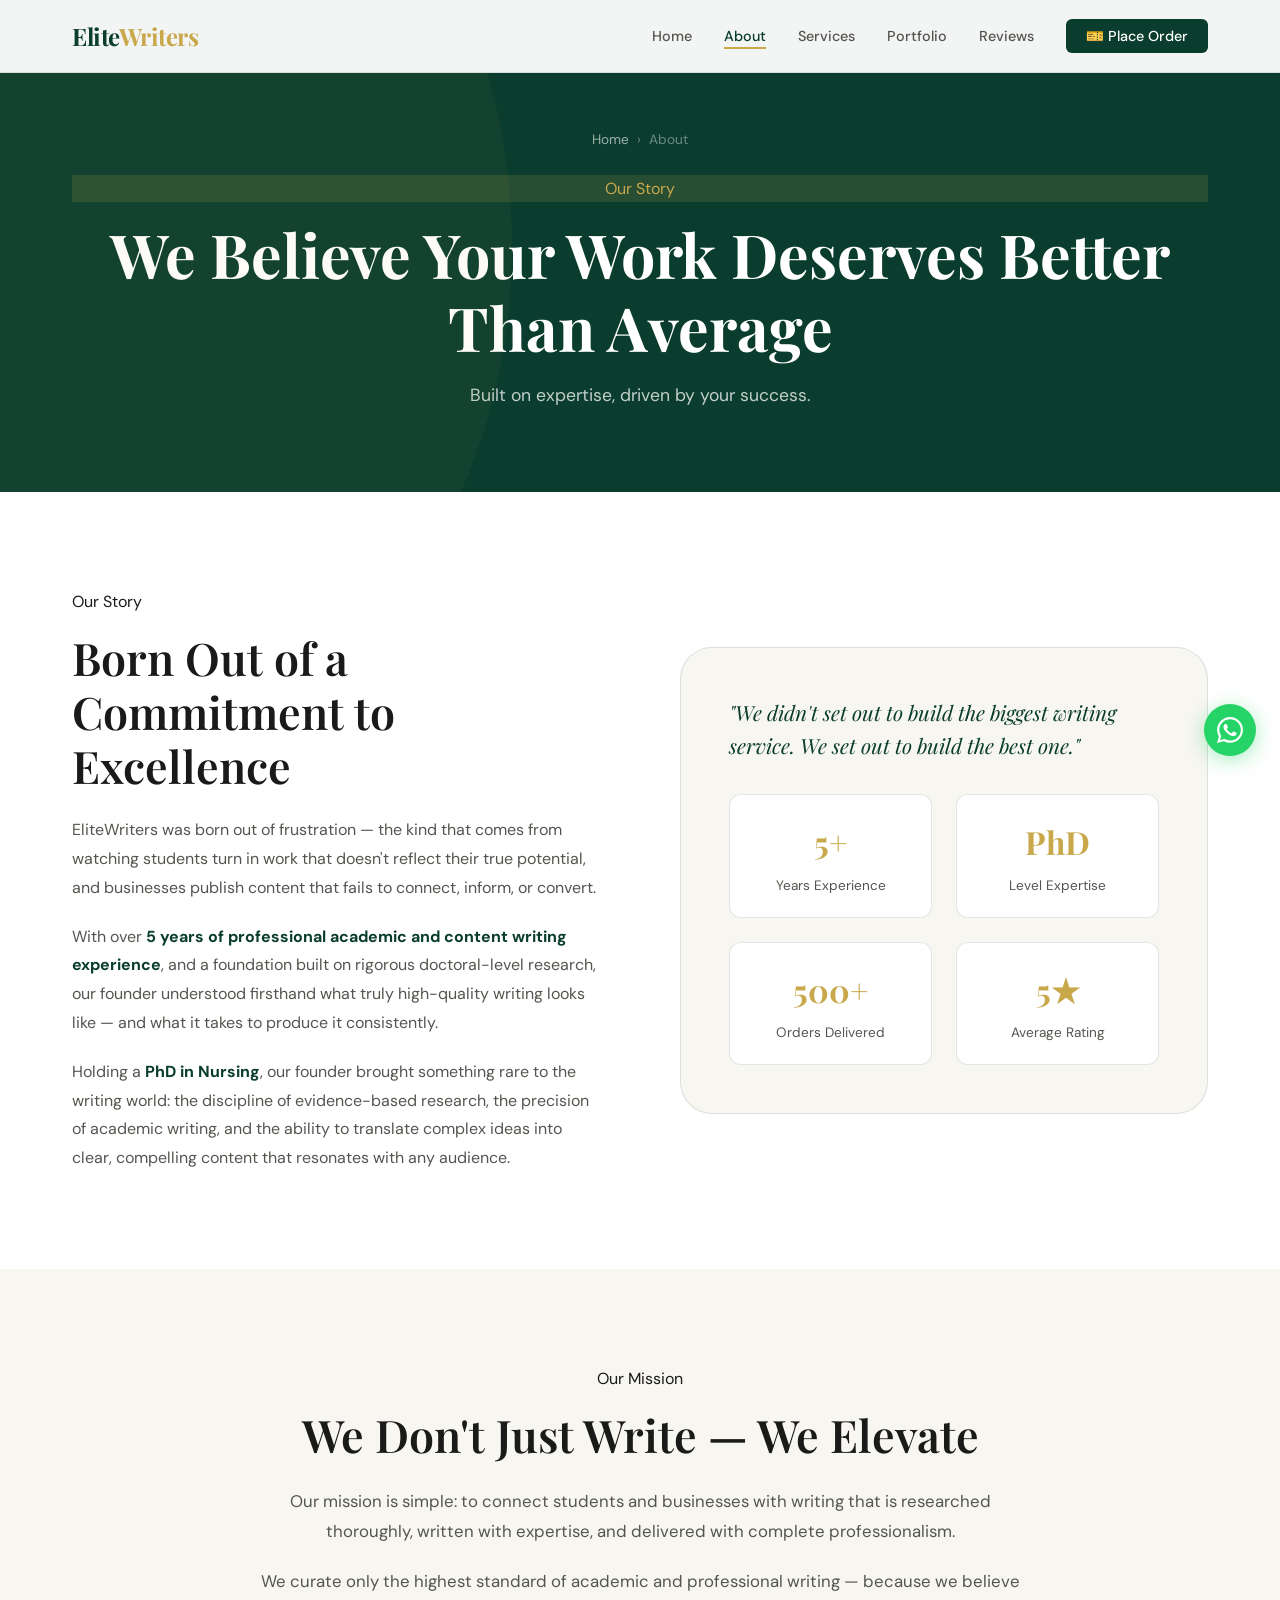
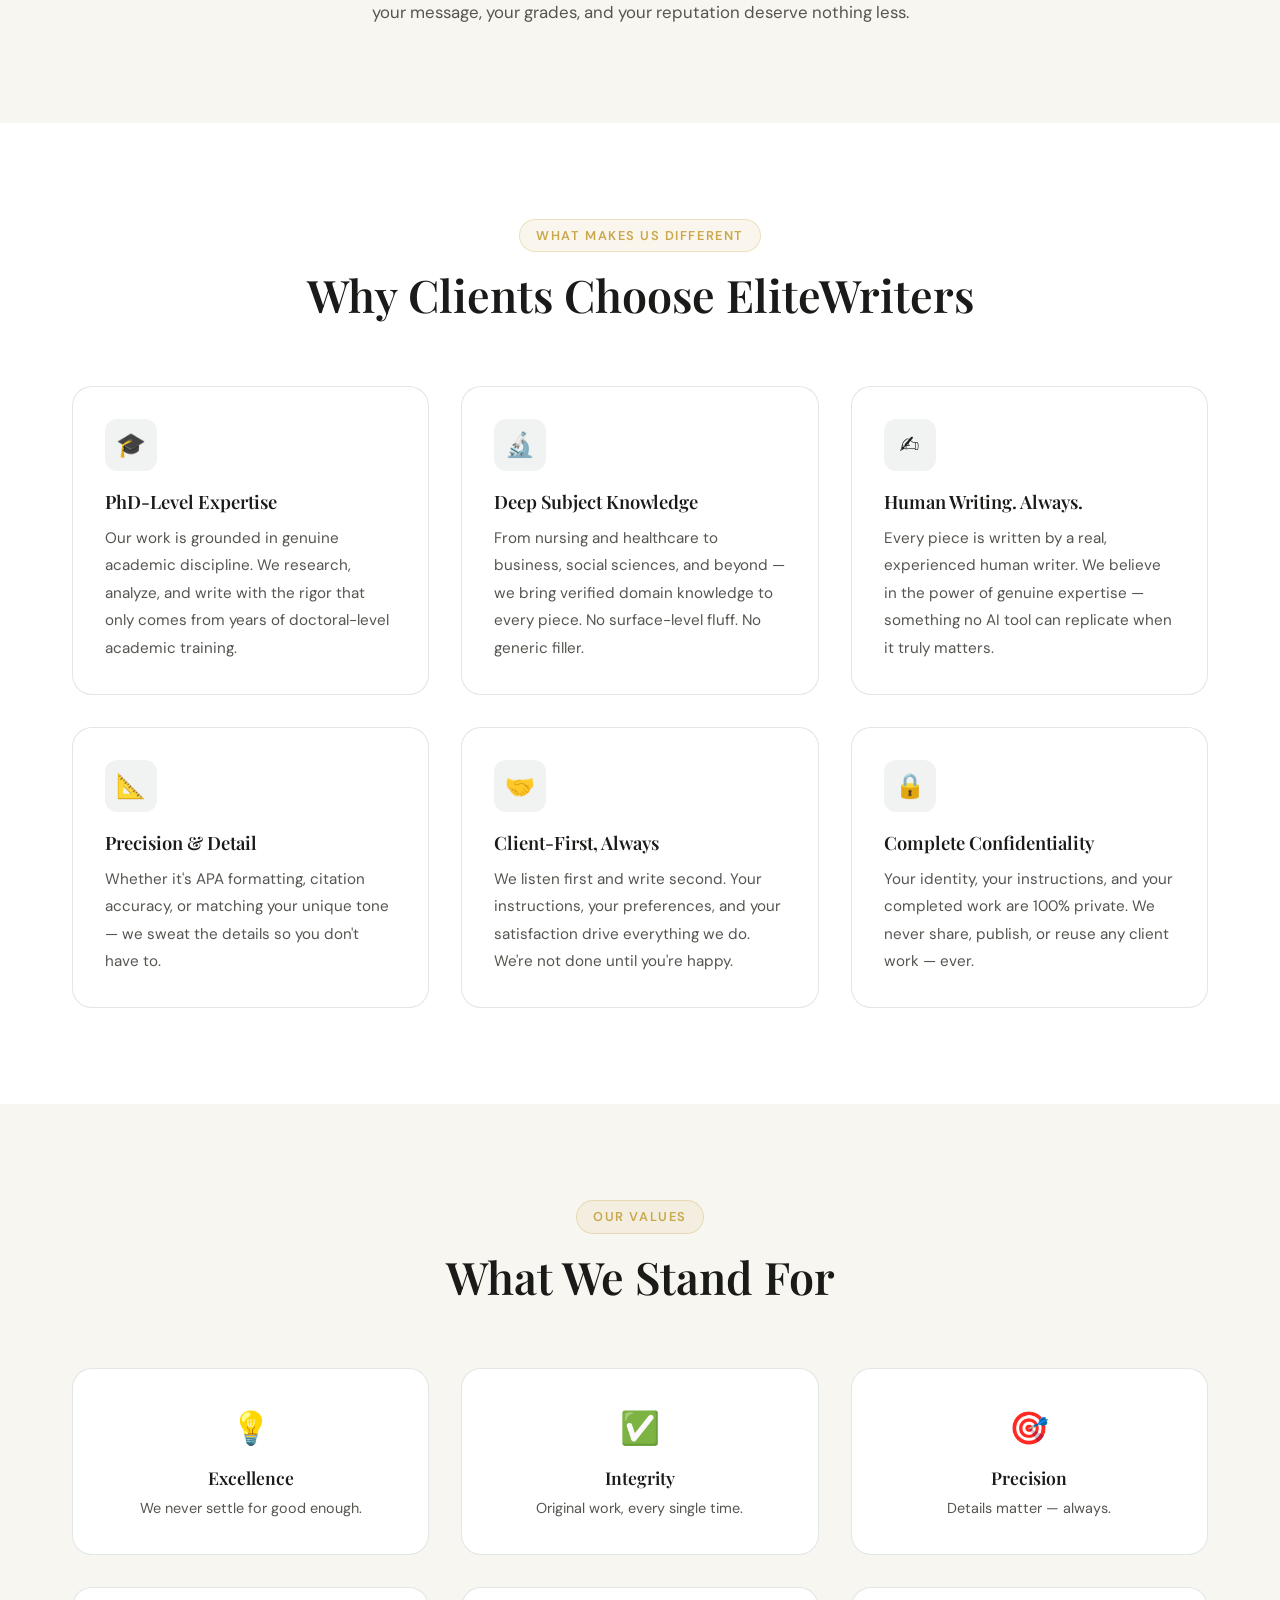
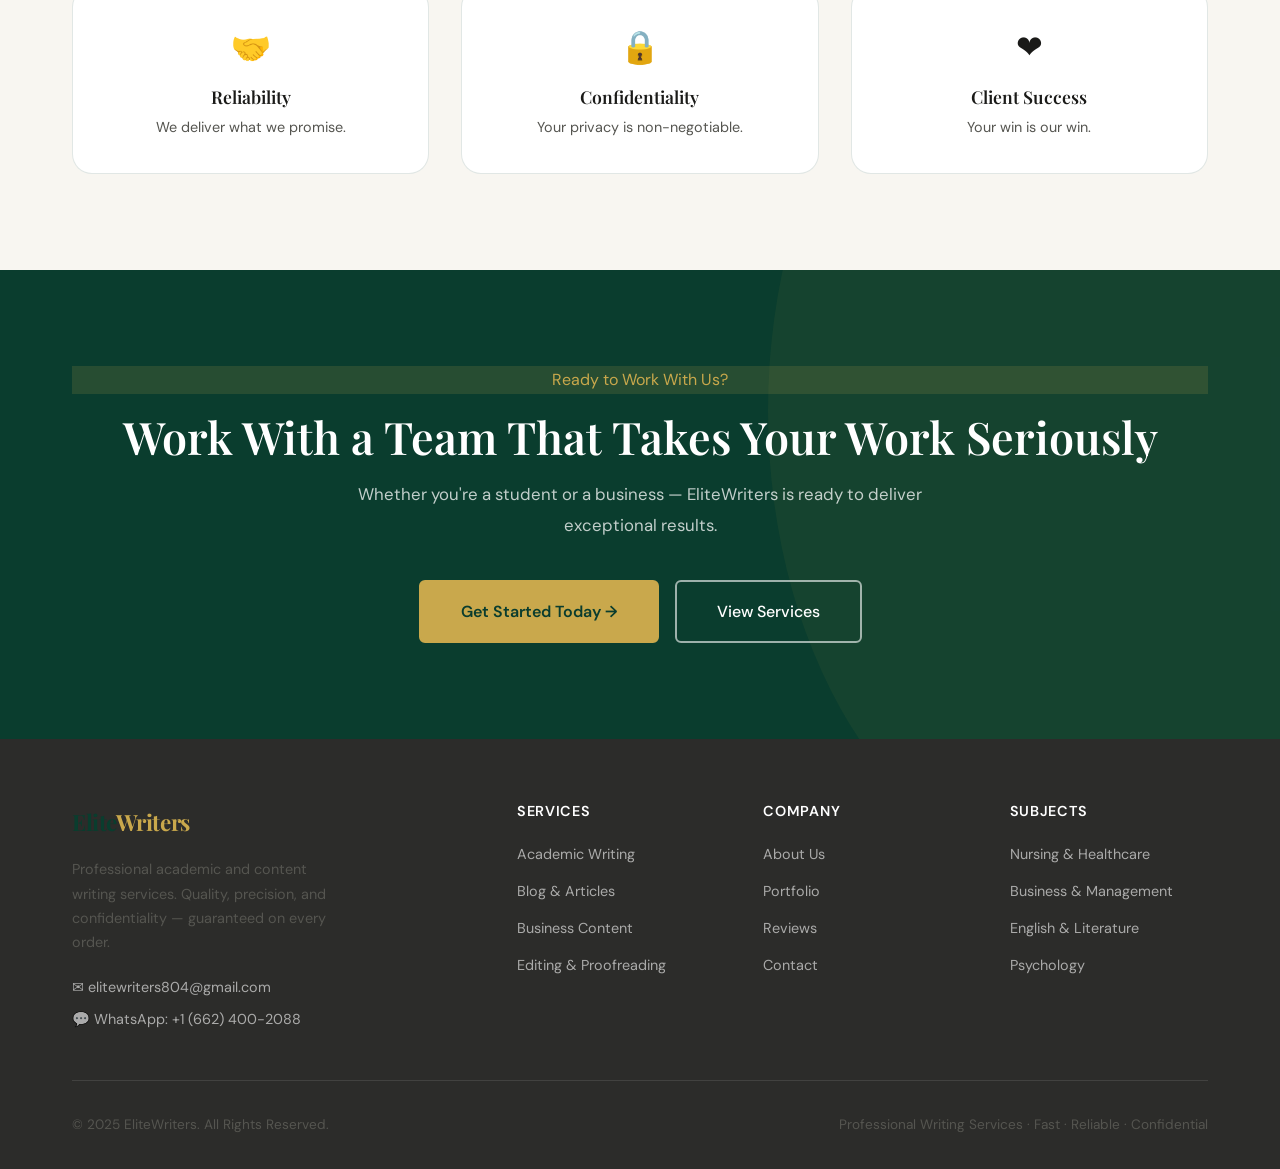
==== commit 540e158a: "Update about.html" ====
--- a/about.html
+++ b/about.html
@@ -3,7 +3,23 @@
 <head>
   <meta charset="UTF-8">
   <meta name="viewport" content="width=device-width, initial-scale=1.0">
-  <meta name="description" content="About EliteWriters — PhD-level expertise, 5+ years experience, dedicated to delivering exceptional academic and content writing.">
+  <meta name="description" content="EliteWriters is a professional writing service founded on PhD-level expertise and 5+ years experience. Expert academic and content writing delivered with precision and confidentiality.">
+  <meta name="keywords" content="professional writing service, PhD writer, expert academic writer, trusted writing service, academic writing expert">
+  <meta name="author" content="EliteWriters">
+  <meta name="robots" content="index, follow">
+  <link rel="canonical" href="https://elitewriters804.github.io/elitewriters/about.html">
+
+  <!-- Open Graph -->
+  <meta property="og:type" content="website">
+  <meta property="og:title" content="About Us | EliteWriters — PhD-Level Writing Expertise">
+  <meta property="og:description" content="EliteWriters is a professional writing service founded on PhD-level expertise and 5+ years experience. Expert academic and content writing delivered with precision and confidentiality.">
+  <meta property="og:url" content="https://elitewriters804.github.io/elitewriters/about.html">
+  <meta property="og:site_name" content="EliteWriters">
+
+  <!-- Twitter Card -->
+  <meta name="twitter:card" content="summary">
+  <meta name="twitter:title" content="About Us | EliteWriters — PhD-Level Writing Expertise">
+  <meta name="twitter:description" content="EliteWriters is a professional writing service founded on PhD-level expertise and 5+ years experience. Expert academic and content writing delivered with precision and confidentiality.">
   <title>About Us | EliteWriters</title>
   <link rel="stylesheet" href="css/style.css">
 </head>
@@ -18,7 +34,7 @@
         <li><a href="services.html">Services</a></li>
         <li><a href="portfolio.html">Portfolio</a></li>
         <li><a href="testimonials.html">Reviews</a></li>
-        <li><a href="contact.html" class="nav-cta">Get a Quote</a></li>
+        <li><a href="order.html" class="nav-cta" style="background:var(--accent);color:var(--primary);">🎫 Place Order</a></li>
       </ul>
       <button class="nav-toggle" id="nav-toggle" aria-label="Toggle menu">
         <span></span><span></span><span></span>
